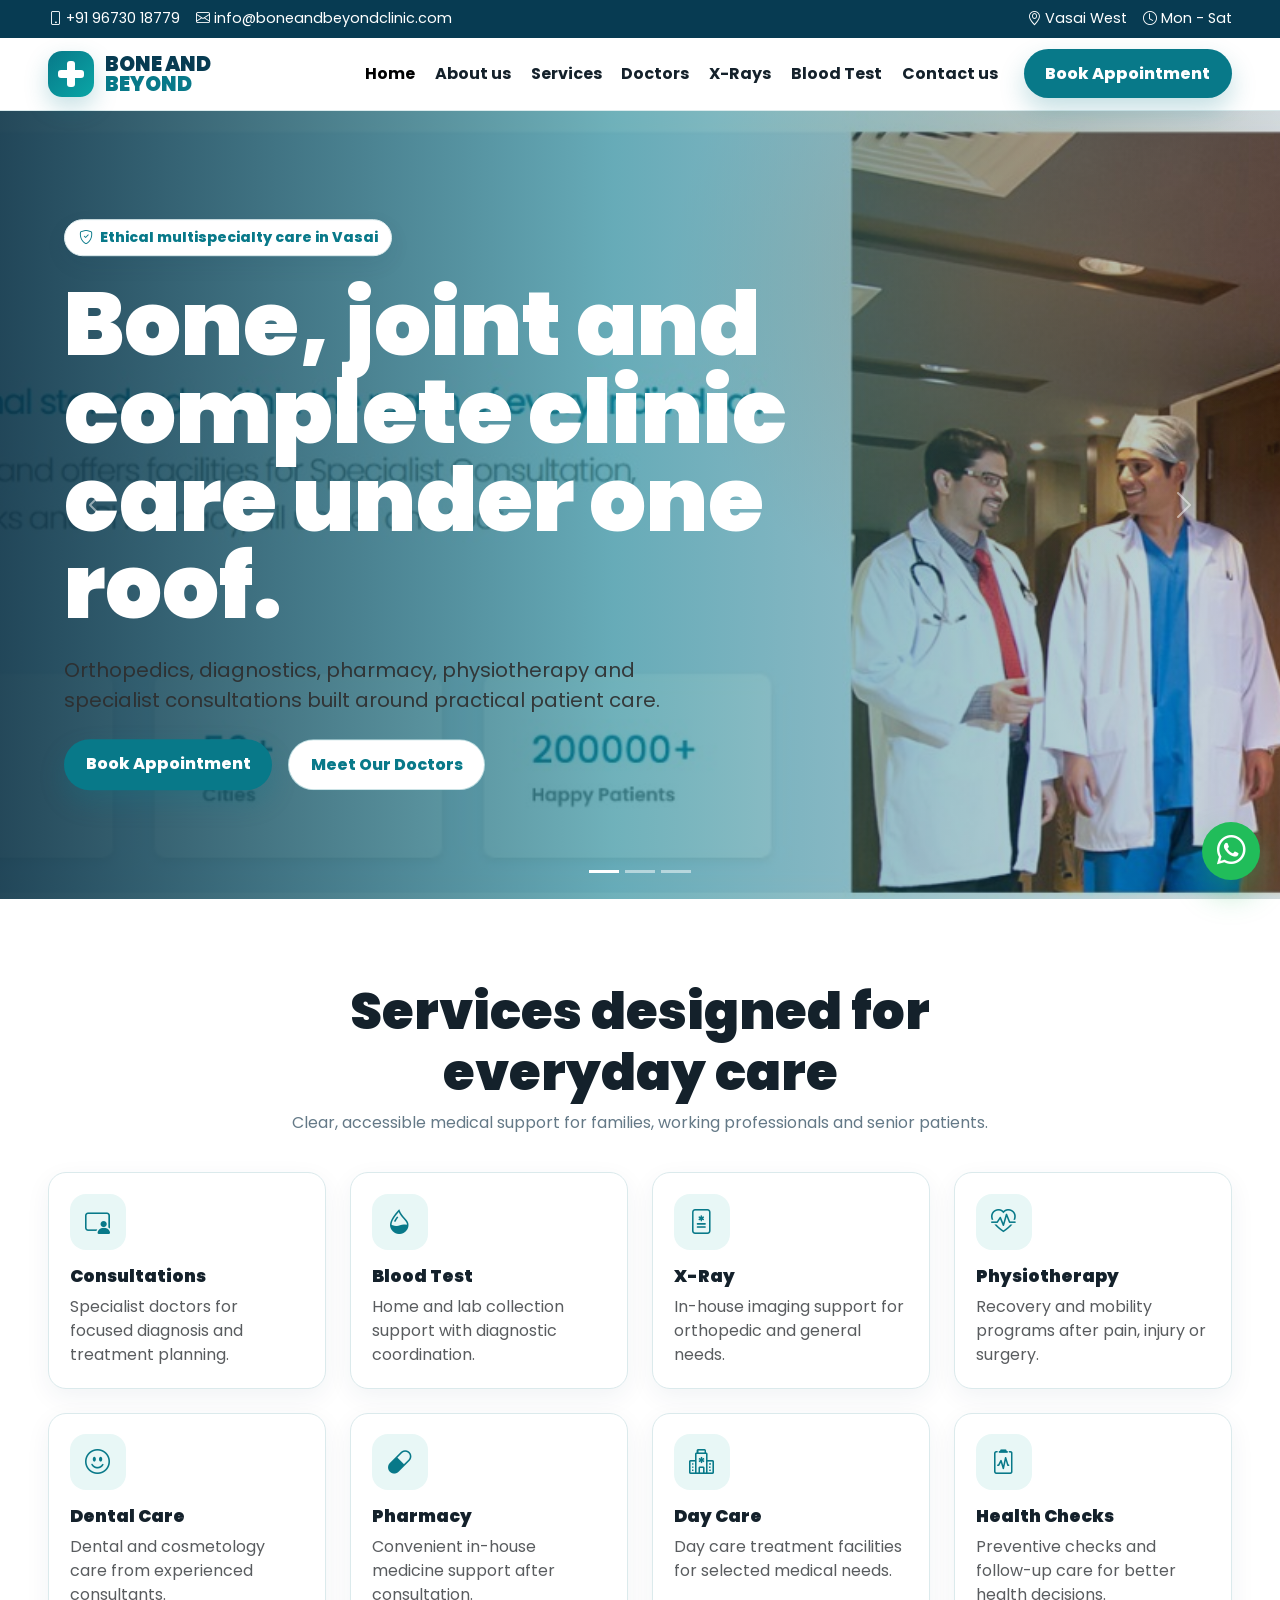
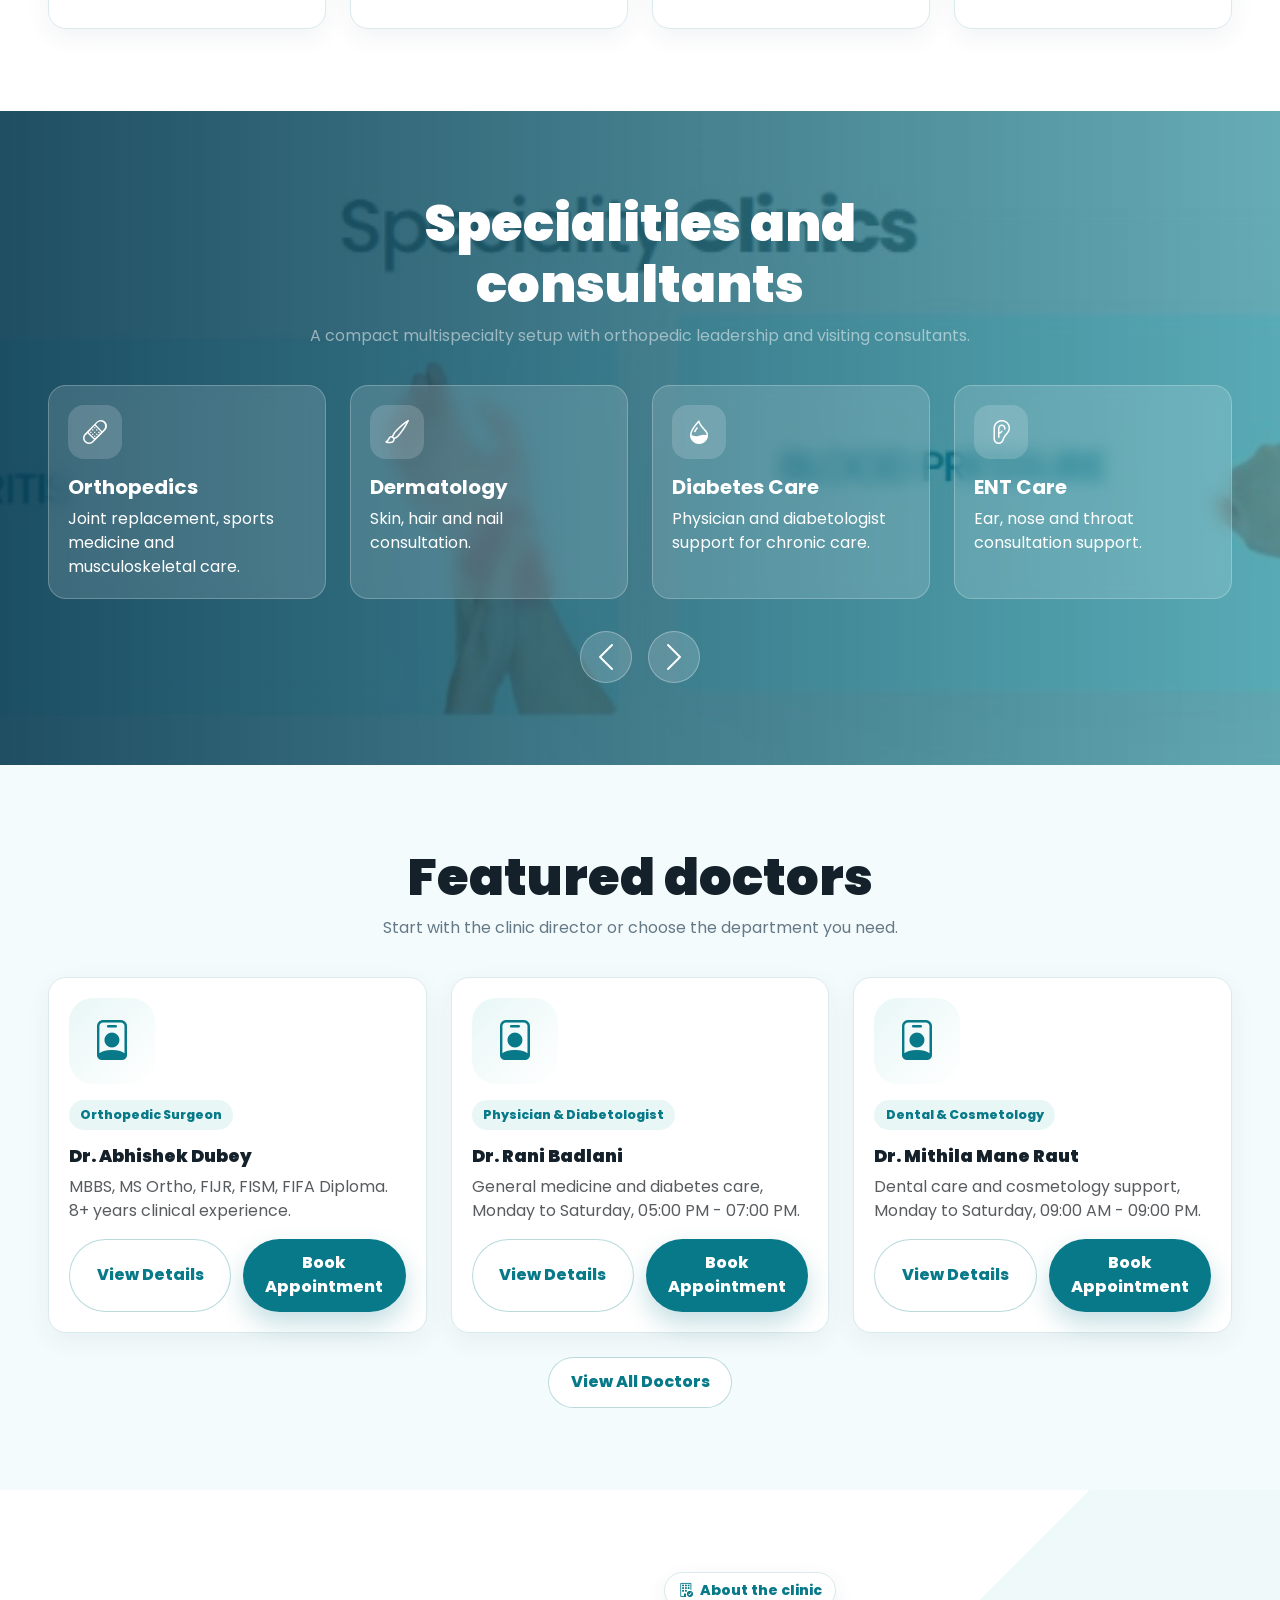
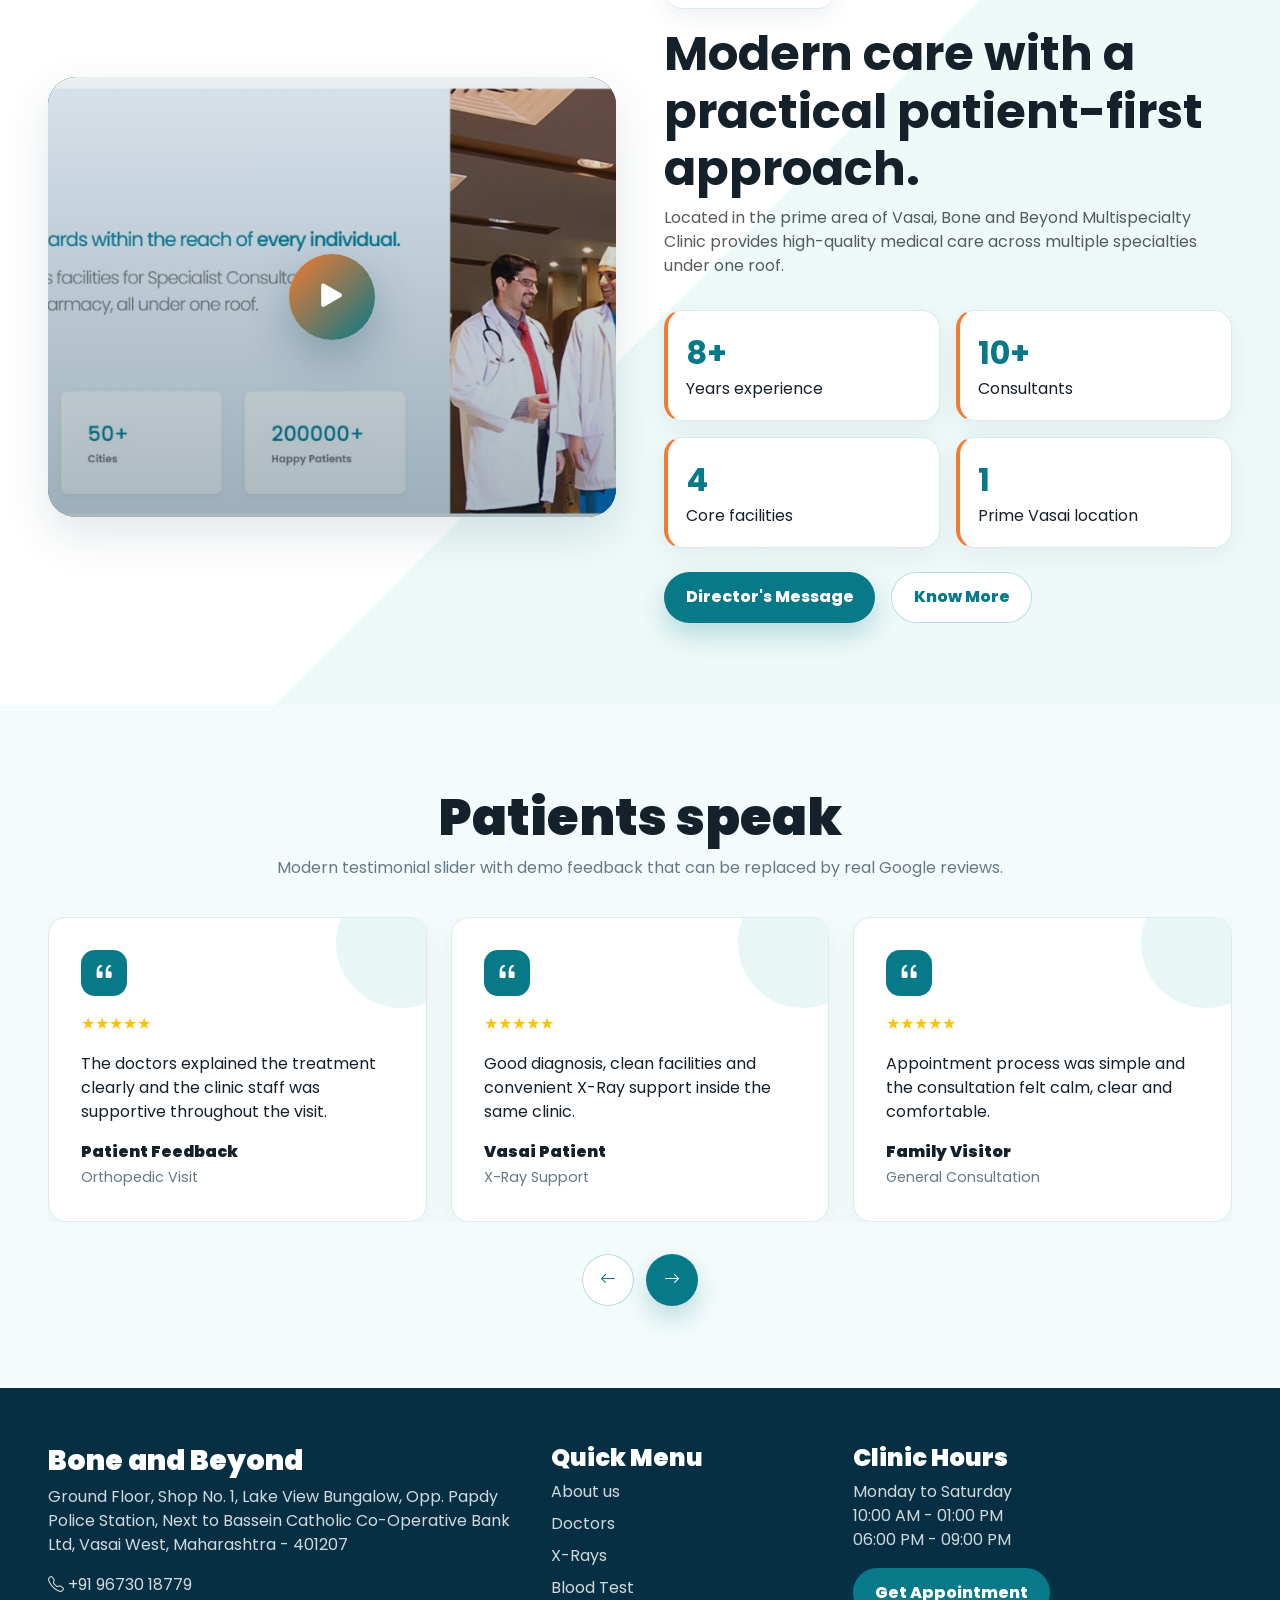
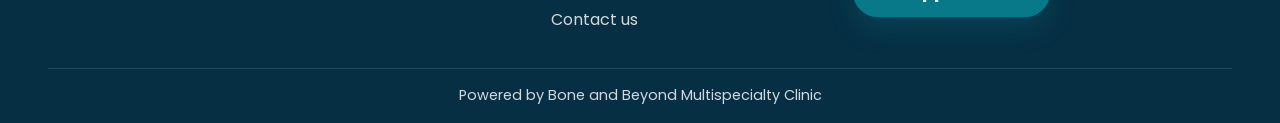
==== index.html @ f2051139 "first commit" ====
<!doctype html>
<html lang="en">
<head>
  <meta charset="utf-8">
  <meta name="viewport" content="width=device-width, initial-scale=1">
  <title>Bone and Beyond Multispecialty Clinic</title>
  <link href="https://cdn.jsdelivr.net/npm/bootstrap@5.3.3/dist/css/bootstrap.min.css" rel="stylesheet">
  <link href="https://cdn.jsdelivr.net/npm/bootstrap-icons@1.11.3/font/bootstrap-icons.css" rel="stylesheet">
  <link href="https://fonts.googleapis.com/css2?family=Poppins:wght@400;500;600;700;800;900&display=swap" rel="stylesheet">
  <link href="assets/css/style.css" rel="stylesheet">
</head>
<body>
  <div class="topbar py-2">
    <div class="container-fluid px-lg-5 d-flex flex-wrap justify-content-between gap-2">
      <div class="d-flex gap-3 flex-wrap justify-content-center"><a href="tel:+919673018779"><i class="bi bi-phone"></i> +91 96730 18779</a><a href="mailto:info@boneandbeyondclinic.com"><i class="bi bi-envelope"></i> info@boneandbeyondclinic.com</a></div>
      <div class="d-flex gap-3 justify-content-center"><span><i class="bi bi-geo-alt"></i> Vasai West</span><span><i class="bi bi-clock"></i> Mon - Sat</span></div>
    </div>
  </div>
  <nav class="navbar navbar-expand-lg sticky-top">
    <div class="container-fluid px-lg-5">
      <a class="navbar-brand brand" href="index.html"><span class="brand-icon"></span><span>BONE AND<span>BEYOND</span></span></a>
      <button class="navbar-toggler" type="button" data-bs-toggle="collapse" data-bs-target="#menu"><span class="navbar-toggler-icon"></span></button>
      <div class="collapse navbar-collapse" id="menu">
        <ul class="navbar-nav ms-auto align-items-lg-center">
          <li class="nav-item"><a class="nav-link" href="index.html">Home</a></li>
          <li class="nav-item"><a class="nav-link" href="about.html">About us</a></li>
          <li class="nav-item"><a class="nav-link" href="services.html">Services</a></li>
          <li class="nav-item"><a class="nav-link" href="doctors.html">Doctors</a></li>
          <li class="nav-item"><a class="nav-link" href="xray.html">X-Rays</a></li>
          <li class="nav-item"><a class="nav-link" href="blood-test.html">Blood Test</a></li>
          <li class="nav-item"><a class="nav-link" href="contact.html">Contact us</a></li>
          <li class="nav-item ms-lg-3 mt-2 mt-lg-0"><a class="btn btn-main" href="contact.html">Book Appointment</a></li>
        </ul>
      </div>
    </div>
  </nav>

  <header id="homeCarousel" class="carousel slide hero-carousel" data-bs-ride="carousel" data-bs-interval="5200">
    <div class="carousel-indicators">
      <button type="button" data-bs-target="#homeCarousel" data-bs-slide-to="0" class="active" aria-current="true" aria-label="Slide 1"></button>
      <button type="button" data-bs-target="#homeCarousel" data-bs-slide-to="1" aria-label="Slide 2"></button>
      <button type="button" data-bs-target="#homeCarousel" data-bs-slide-to="2" aria-label="Slide 3"></button>
    </div>
    <div class="carousel-inner">
      <div class="carousel-item active">
        <img src="assets/images/clinic-care.jpeg" class="d-block w-100" alt="Multispecialty clinic care">
        <div class="carousel-caption hero-caption">
          <span class="eyebrow"><i class="bi bi-shield-check"></i> Ethical multispecialty care in Vasai</span>
          <h1 class="my-4">Bone, joint and complete clinic care under one roof.</h1>
          <p class="hero-lead">Orthopedics, diagnostics, pharmacy, physiotherapy and specialist consultations built around practical patient care.</p>
          <div class="d-flex flex-wrap gap-3 mt-4"><a class="btn btn-main" href="contact.html">Book Appointment</a><a class="btn btn-soft" href="doctors.html">Meet Our Doctors</a></div>
        </div>
      </div>
      <div class="carousel-item">
        <img src="assets/images/services-wide.jpeg" class="d-block w-100" alt="Clinic services">
        <div class="carousel-caption hero-caption">
          <span class="eyebrow"><i class="bi bi-hospital"></i> Complete care support</span>
          <h1 class="my-4">Consultation, tests and recovery services in one place.</h1>
          <p class="hero-lead">A modern clinic experience for families needing X-Ray, blood tests, dental care, health checks and physiotherapy.</p>
          <div class="d-flex flex-wrap gap-3 mt-4"><a class="btn btn-main" href="services.html">Explore Services</a><a class="btn btn-soft" href="blood-test.html">Blood Test</a></div>
        </div>
      </div>
      <div class="carousel-item">
        <img src="assets/images/doctors-wide.jpeg" class="d-block w-100" alt="Doctor consultation">
        <div class="carousel-caption hero-caption">
          <span class="eyebrow"><i class="bi bi-person-badge"></i> Specialist consultants</span>
          <h1 class="my-4">Experienced doctors with clear treatment guidance.</h1>
          <p class="hero-lead">Led by Dr. Abhishek Dubey with visiting consultants across dermatology, ENT, diabetes, surgery, dental and physiotherapy.</p>
          <div class="d-flex flex-wrap gap-3 mt-4"><a class="btn btn-main" href="doctor-detail.html">View Director Profile</a><a class="btn btn-soft" href="contact.html">Contact Clinic</a></div>
        </div>
      </div>
    </div>
    <button class="carousel-control-prev" type="button" data-bs-target="#homeCarousel" data-bs-slide="prev"><span class="carousel-control-prev-icon" aria-hidden="true"></span><span class="visually-hidden">Previous</span></button>
    <button class="carousel-control-next" type="button" data-bs-target="#homeCarousel" data-bs-slide="next"><span class="carousel-control-next-icon" aria-hidden="true"></span><span class="visually-hidden">Next</span></button>
  </header>

  <main>
    <section class="section">
      <div class="container-fluid px-lg-5">
        <div class="section-head reveal"><h2>Services designed for everyday care</h2><p>Clear, accessible medical support for families, working professionals and senior patients.</p></div>
        <div class="row g-4">
          <div class="col-sm-6 col-lg-3 reveal"><a class="service-card d-block" href="consultations.html"><div class="icon-box"><i class="bi bi-person-video3"></i></div><h3>Consultations</h3><p class="mb-0 text-muted">Specialist doctors for focused diagnosis and treatment planning.</p></a></div>
          <div class="col-sm-6 col-lg-3 reveal"><a class="service-card d-block" href="blood-test.html"><div class="icon-box"><i class="bi bi-droplet-half"></i></div><h3>Blood Test</h3><p class="mb-0 text-muted">Home and lab collection support with diagnostic coordination.</p></a></div>
          <div class="col-sm-6 col-lg-3 reveal"><a class="service-card d-block" href="xray.html"><div class="icon-box"><i class="bi bi-file-medical"></i></div><h3>X-Ray</h3><p class="mb-0 text-muted">In-house imaging support for orthopedic and general needs.</p></a></div>
          <div class="col-sm-6 col-lg-3 reveal"><a class="service-card d-block" href="physiotherapy.html"><div class="icon-box"><i class="bi bi-heart-pulse"></i></div><h3>Physiotherapy</h3><p class="mb-0 text-muted">Recovery and mobility programs after pain, injury or surgery.</p></a></div>
          <div class="col-sm-6 col-lg-3 reveal"><a class="service-card d-block" href="dental-care.html"><div class="icon-box"><i class="bi bi-emoji-smile"></i></div><h3>Dental Care</h3><p class="mb-0 text-muted">Dental and cosmetology care from experienced consultants.</p></a></div>
          <div class="col-sm-6 col-lg-3 reveal"><a class="service-card d-block" href="pharmacy.html"><div class="icon-box"><i class="bi bi-capsule"></i></div><h3>Pharmacy</h3><p class="mb-0 text-muted">Convenient in-house medicine support after consultation.</p></a></div>
          <div class="col-sm-6 col-lg-3 reveal"><a class="service-card d-block" href="day-care.html"><div class="icon-box"><i class="bi bi-hospital"></i></div><h3>Day Care</h3><p class="mb-0 text-muted">Day care treatment facilities for selected medical needs.</p></a></div>
          <div class="col-sm-6 col-lg-3 reveal"><a class="service-card d-block" href="health-checks.html"><div class="icon-box"><i class="bi bi-clipboard2-pulse"></i></div><h3>Health Checks</h3><p class="mb-0 text-muted">Preventive checks and follow-up care for better health decisions.</p></a></div>
        </div>
      </div>
    </section>

    <section class="section speciality-band">
      <div class="container-fluid px-lg-5">
        <div class="section-head reveal"><h2>Specialities and consultants</h2><p class="text-white-50">A compact multispecialty setup with orthopedic leadership and visiting consultants.</p></div>
        <div id="specialityCarousel" class="carousel slide reveal" data-bs-ride="carousel" data-bs-interval="4200">
          <div class="carousel-inner">
            <div class="carousel-item active">
              <div class="row g-4">
                <div class="col-md-6 col-xl-3"><div class="speciality-pill"><i class="bi bi-bandaid speciality-icon"></i><h3 class="h5 fw-bold">Orthopedics</h3><p class="mb-0">Joint replacement, sports medicine and musculoskeletal care.</p></div></div>
                <div class="col-md-6 col-xl-3"><div class="speciality-pill"><i class="bi bi-brush speciality-icon"></i><h3 class="h5 fw-bold">Dermatology</h3><p class="mb-0">Skin, hair and nail consultation.</p></div></div>
                <div class="col-md-6 col-xl-3"><div class="speciality-pill"><i class="bi bi-droplet-half speciality-icon"></i><h3 class="h5 fw-bold">Diabetes Care</h3><p class="mb-0">Physician and diabetologist support for chronic care.</p></div></div>
                <div class="col-md-6 col-xl-3"><div class="speciality-pill"><i class="bi bi-ear speciality-icon"></i><h3 class="h5 fw-bold">ENT Care</h3><p class="mb-0">Ear, nose and throat consultation support.</p></div></div>
              </div>
            </div>
            <div class="carousel-item">
              <div class="row g-4">
                <div class="col-md-6 col-xl-3"><div class="speciality-pill"><i class="bi bi-hospital speciality-icon"></i><h3 class="h5 fw-bold">General Surgery</h3><p class="mb-0">Surgical consultation and planned care guidance.</p></div></div>
                <div class="col-md-6 col-xl-3"><div class="speciality-pill"><i class="bi bi-stars speciality-icon"></i><h3 class="h5 fw-bold">Plastic Surgery</h3><p class="mb-0">Specialist cosmetic and reconstructive consultation.</p></div></div>
                <div class="col-md-6 col-xl-3"><div class="speciality-pill"><i class="bi bi-emoji-smile speciality-icon"></i><h3 class="h5 fw-bold">Dental Care</h3><p class="mb-0">Dental and cosmetology care for daily needs.</p></div></div>
                <div class="col-md-6 col-xl-3"><div class="speciality-pill"><i class="bi bi-heart-pulse speciality-icon"></i><h3 class="h5 fw-bold">Physiotherapy</h3><p class="mb-0">Pain relief, mobility and post-injury recovery.</p></div></div>
              </div>
            </div>
          </div>
          <div class="carousel-actions">
            <button class="carousel-control-prev" type="button" data-bs-target="#specialityCarousel" data-bs-slide="prev"><span class="carousel-control-prev-icon"></span></button>
            <button class="carousel-control-next" type="button" data-bs-target="#specialityCarousel" data-bs-slide="next"><span class="carousel-control-next-icon"></span></button>
          </div>
        </div>
      </div>
    </section>

    <section class="section section-soft">
      <div class="container-fluid px-lg-5">
        <div class="section-head reveal"><h2>Featured doctors</h2><p>Start with the clinic director or choose the department you need.</p></div>
        <div class="row g-4">
          <div class="col-md-6 col-xl-4 reveal"><article class="doctor-card"><div class="doctor-avatar"><i class="bi bi-person-badge"></i></div><span class="tag">Orthopedic Surgeon</span><h3 class="mt-3">Dr. Abhishek Dubey</h3><p class="text-muted">MBBS, MS Ortho, FIJR, FISM, FIFA Diploma. 8+ years clinical experience.</p><div class="doctor-actions"><a class="btn btn-soft" href="doctor-detail.html">View Details</a><a class="btn btn-main" href="contact.html">Book Appointment</a></div></article></div>
          <div class="col-md-6 col-xl-4 reveal"><article class="doctor-card"><div class="doctor-avatar"><i class="bi bi-person-badge"></i></div><span class="tag">Physician & Diabetologist</span><h3 class="mt-3">Dr. Rani Badlani</h3><p class="text-muted">General medicine and diabetes care, Monday to Saturday, 05:00 PM - 07:00 PM.</p><div class="doctor-actions"><a class="btn btn-soft" href="doctors.html">View Details</a><a class="btn btn-main" href="contact.html">Book Appointment</a></div></article></div>
          <div class="col-md-6 col-xl-4 reveal"><article class="doctor-card"><div class="doctor-avatar"><i class="bi bi-person-badge"></i></div><span class="tag">Dental & Cosmetology</span><h3 class="mt-3">Dr. Mithila Mane Raut</h3><p class="text-muted">Dental care and cosmetology support, Monday to Saturday, 09:00 AM - 09:00 PM.</p><div class="doctor-actions"><a class="btn btn-soft" href="doctors.html">View Details</a><a class="btn btn-main" href="contact.html">Book Appointment</a></div></article></div>
        </div>
        <div class="text-center mt-4 reveal"><a class="btn btn-soft" href="doctors.html">View All Doctors</a></div>
      </div>
    </section>

    <section class="section about-modern">
      <div class="container-fluid px-lg-5">
        <div class="row g-5 align-items-center">
          <div class="col-lg-6 reveal">
            <div class="video-card" data-video-card>
              <video class="about-video" src="assets/video/clinic-tour.mp4" poster="assets/images/clinic-care.jpeg" preload="metadata"></video>
              <button class="video-play" type="button" aria-label="Play clinic video"><i class="bi bi-play-fill"></i></button>
            </div>
          </div>
          <div class="col-lg-6 reveal">
            <span class="eyebrow"><i class="bi bi-building-check"></i> About the clinic</span>
            <h2 class="display-5 fw-bold mt-3">Modern care with a practical patient-first approach.</h2>
            <p class="text-muted">Located in the prime area of Vasai, Bone and Beyond Multispecialty Clinic provides high-quality medical care across multiple specialties under one roof.</p>
            <!-- <div class="director-note">
              <div class="director-avatar"><i class="bi bi-person-badge"></i></div>
              <div>
                <strong>Dr. Abhishek Dubey</strong>
                <span>Director, Orthopedic Surgeon</span>
              </div>
            </div> -->
            
            <div class="row g-3 mt-3">
              <div class="col-sm-6"><div class="feature-card stat"><strong>8+</strong>Years experience</div></div>
              <div class="col-sm-6"><div class="feature-card stat"><strong>10+</strong>Consultants</div></div>
              <div class="col-sm-6"><div class="feature-card stat"><strong>4</strong>Core facilities</div></div>
              <div class="col-sm-6"><div class="feature-card stat"><strong>1</strong>Prime Vasai location</div></div>
            </div>

            <div class="d-flex flex-wrap gap-3 mt-4">
              <button class="btn btn-main" type="button" data-bs-toggle="modal" data-bs-target="#directorMessageModal">Director's Message</button>
              <a class="btn btn-soft" href="about.html">Know More</a>
            </div>
          </div>
        </div>
      </div>
    </section>

    <div class="modal fade" id="directorMessageModal" tabindex="-1" aria-labelledby="directorMessageTitle" aria-hidden="true">
      <div class="modal-dialog modal-dialog-centered modal-lg">
        <div class="modal-content director-modal">
          <div class="modal-header border-0">
            <div>
              <span class="eyebrow"><i class="bi bi-chat-heart"></i> Director's Message</span>
              <h2 class="modal-title h3 fw-bold mt-2" id="directorMessageTitle">Dr. Abhishek Dubey</h2>
            </div>
            <button type="button" class="btn-close" data-bs-dismiss="modal" aria-label="Close"></button>
          </div>
          <div class="modal-body pt-0">
            <p class="fw-semibold">MBBS, MS Ortho, FIJR, FISM, FIFA Diploma (Sports Medicine)</p>
            <p class="text-muted">At Bone and Beyond, our mission is to deliver advanced and ethical healthcare with a patient-first approach. With over 8 years of clinical experience, we aim to provide accurate diagnosis, effective treatment and long-term care for all bone, joint and musculoskeletal conditions.</p>
            <div class="row g-3 mt-2">
              <div class="col-md-4"><div class="modal-stat"><strong>Accurate</strong><span>Diagnosis</span></div></div>
              <div class="col-md-4"><div class="modal-stat"><strong>Ethical</strong><span>Treatment</span></div></div>
              <div class="col-md-4"><div class="modal-stat"><strong>Long-term</strong><span>Care</span></div></div>
            </div>
          </div>
          <div class="modal-footer border-0">
            <a class="btn btn-main" href="contact.html">Book Appointment</a>
          </div>
        </div>
      </div>
    </div>

    <section class="section section-soft">
      <div class="container-fluid px-lg-5">
        <div class="section-head reveal"><h2>Patients speak</h2><p>Modern testimonial slider with demo feedback that can be replaced by real Google reviews.</p></div>
        <div id="patientCarousel" class="carousel slide reveal" data-bs-ride="carousel" data-bs-interval="4600">
          <div class="carousel-inner">
            <div class="carousel-item active">
              <div class="row g-4">
                <div class="col-lg-4"><div class="testimonial-card testimonial-modern h-100"><div class="quote-mark"><i class="bi bi-quote"></i></div><div class="text-warning mb-3">★★★★★</div><p>The doctors explained the treatment clearly and the clinic staff was supportive throughout the visit.</p><strong>Patient Feedback</strong><span>Orthopedic Visit</span></div></div>
                <div class="col-lg-4"><div class="testimonial-card testimonial-modern h-100"><div class="quote-mark"><i class="bi bi-quote"></i></div><div class="text-warning mb-3">★★★★★</div><p>Good diagnosis, clean facilities and convenient X-Ray support inside the same clinic.</p><strong>Vasai Patient</strong><span>X-Ray Support</span></div></div>
                <div class="col-lg-4"><div class="testimonial-card testimonial-modern h-100"><div class="quote-mark"><i class="bi bi-quote"></i></div><div class="text-warning mb-3">★★★★★</div><p>Appointment process was simple and the consultation felt calm, clear and comfortable.</p><strong>Family Visitor</strong><span>General Consultation</span></div></div>
              </div>
            </div>
            <div class="carousel-item">
              <div class="row g-4">
                <div class="col-lg-4"><div class="testimonial-card testimonial-modern h-100"><div class="quote-mark"><i class="bi bi-quote"></i></div><div class="text-warning mb-3">★★★★★</div><p>Physiotherapy advice was practical and helped us understand the recovery steps.</p><strong>Recovery Patient</strong><span>Physiotherapy</span></div></div>
                <div class="col-lg-4"><div class="testimonial-card testimonial-modern h-100"><div class="quote-mark"><i class="bi bi-quote"></i></div><div class="text-warning mb-3">★★★★★</div><p>The blood test coordination was quick and the team kept the process easy.</p><strong>Local Resident</strong><span>Diagnostics</span></div></div>
                <div class="col-lg-4"><div class="testimonial-card testimonial-modern h-100"><div class="quote-mark"><i class="bi bi-quote"></i></div><div class="text-warning mb-3">★★★★★</div><p>Helpful doctors, polite staff and a convenient location in Vasai West.</p><strong>Clinic Visitor</strong><span>Family Care</span></div></div>
              </div>
            </div>
          </div>
          <div class="testimonial-controls">
            <button class="btn btn-soft" type="button" data-bs-target="#patientCarousel" data-bs-slide="prev"><i class="bi bi-arrow-left"></i></button>
            <button class="btn btn-main" type="button" data-bs-target="#patientCarousel" data-bs-slide="next"><i class="bi bi-arrow-right"></i></button>
          </div>
        </div>
      </div>
    </section>
  </main>

  <footer class="footer">
    <div class="container-fluid px-lg-5">
      <div class="row g-4">
        <div class="col-lg-5"><h3>Bone and Beyond</h3><p>Ground Floor, Shop No. 1, Lake View Bungalow, Opp. Papdy Police Station, Next to Bassein Catholic Co-Operative Bank Ltd, Vasai West, Maharashtra - 401207</p><p><i class="bi bi-telephone"></i> +91 96730 18779</p></div>
        <div class="col-lg-3"><h4>Quick Menu</h4><div class="d-grid gap-2"><a href="about.html">About us</a><a href="doctors.html">Doctors</a><a href="xray.html">X-Rays</a><a href="blood-test.html">Blood Test</a><a href="contact.html">Contact us</a></div></div>
        <div class="col-lg-4"><h4>Clinic Hours</h4><p>Monday to Saturday<br>10:00 AM - 01:00 PM<br>06:00 PM - 09:00 PM</p><a class="btn btn-main" href="contact.html">Get Appointment</a></div>
      </div>
      <div class="footer-bottom">Powered by Bone and Beyond Multispecialty Clinic</div>
    </div>
  </footer>
  <a class="whatsapp" href="https://wa.me/919673018779" aria-label="WhatsApp"><i class="bi bi-whatsapp"></i></a>
  <script src="https://cdn.jsdelivr.net/npm/bootstrap@5.3.3/dist/js/bootstrap.bundle.min.js"></script>
  <script src="assets/js/main.js"></script>
</body>
</html>
---- assets/css/style.css ----
:root {
  --primary: #087989;
  --primary-dark: #073b52;
  --accent: #f47a30;
  --mint: #e8f7f6;
  --sky: #f4fbfc;
  --text: #14212b;
  --muted: #647987;
  --line: #dbeaec;
  --shadow: 0 18px 45px rgba(7, 59, 82, .12);
}

* {
  box-sizing: border-box;
}

html {
  scroll-behavior: smooth;
}

body {
  margin: 0;
  color: var(--text);
  font-family: "Poppins", Arial, sans-serif;
  background: #fff;
}

a {
  color: inherit;
  text-decoration: none;
}

.topbar {
  background: var(--primary-dark);
  color: #fff;
  font-size: .9rem;
}

.topbar a {
  color: #fff;
}

.navbar {
  background: rgba(255, 255, 255, .96);
  border-bottom: 1px solid var(--line);
  backdrop-filter: blur(16px);
}

.brand {
  display: inline-flex;
  align-items: center;
  gap: .7rem;
  color: var(--primary-dark);
  font-weight: 900;
  line-height: 1;
}

.brand-icon {
  width: 46px;
  height: 46px;
  border-radius: 14px;
  background: linear-gradient(135deg, var(--primary), #0aa6a6);
  position: relative;
  box-shadow: 0 10px 25px rgba(8, 121, 137, .24);
}

.brand-icon::before,
.brand-icon::after {
  content: "";
  position: absolute;
  background: #fff;
  border-radius: 3px;
  left: 50%;
  top: 50%;
  transform: translate(-50%, -50%);
}

.brand-icon::before {
  width: 26px;
  height: 8px;
}

.brand-icon::after {
  width: 8px;
  height: 26px;
}

.brand span span {
  display: block;
  color: var(--primary);
}

.nav-link {
  color: var(--text);
  font-weight: 700;
  margin: 0 .12rem;
}

.nav-link:hover,
.nav-link.active {
  color: var(--primary);
}

.btn-main {
  border: 0;
  border-radius: 999px;
  background: var(--primary);
  color: #fff;
  font-weight: 800;
  padding: .78rem 1.35rem;
  box-shadow: 0 12px 26px rgba(8, 121, 137, .24);
  transition: .25s ease;
}

.btn-main:hover {
  background: var(--primary-dark);
  color: #fff;
  transform: translateY(-2px);
}

.btn-soft {
  border: 1px solid rgba(8, 121, 137, .28);
  border-radius: 999px;
  color: var(--primary);
  background: #fff;
  font-weight: 800;
  padding: .78rem 1.35rem;
}

.btn-soft:hover {
  background: var(--mint);
  color: var(--primary-dark);
}

.hero-carousel {
  width: 100%;
  background: var(--primary-dark);
}

.hero-carousel .carousel-item {
  min-height: calc(100vh - 112px);
  position: relative;
}

.hero-carousel .carousel-item::before {
  content: "";
  position: absolute;
  inset: 0;
  z-index: 1;
  background:
    linear-gradient(90deg, rgba(6, 47, 67, .88), rgba(8, 121, 137, .58) 48%, rgba(6, 47, 67, .18)),
    radial-gradient(circle at 78% 22%, rgba(244, 122, 48, .28), transparent 28%);
}

.hero-carousel img {
  width: 100%;
  min-height: calc(100vh - 112px);
  height: calc(100vh - 112px);
  object-fit: cover;
}

.hero-caption {
  left: clamp(1rem, 5vw, 4rem);
  right: auto;
  bottom: auto;
  top: 50%;
  z-index: 2;
  transform: translateY(-50%);
  max-width: 760px;
  text-align: left;
  color: #fff;
}

.eyebrow {
  display: inline-flex;
  align-items: center;
  gap: .45rem;
  background: #fff;
  color: var(--primary);
  border: 1px solid var(--line);
  border-radius: 999px;
  padding: .45rem .85rem;
  font-weight: 800;
  font-size: .88rem;
  box-shadow: 0 8px 22px rgba(7, 59, 82, .07);
}

h1,
.page-hero h1 {
  font-size: clamp(2.5rem, 7vw, 5.9rem);
  line-height: .98;
  font-weight: 900;
  letter-spacing: 0;
}

.hero-lead {
  max-width: 650px;
  color: rgba(45, 44, 44, 0.9);
  font-size: clamp(1rem, 2vw, 1.25rem);
}

.section {
  padding: 82px 0;
}

.section-soft {
  background: var(--sky);
}

.section-head {
  max-width: 740px;
  margin: 0 auto 2.3rem;
  text-align: center;
}

.section-head h2 {
  font-weight: 900;
  font-size: clamp(2rem, 4vw, 3.4rem);
}

.section-head p {
  color: var(--muted);
}

.service-card,
.doctor-card,
.feature-card,
.contact-card,
.page-card,
.testimonial-card {
  background: #fff;
  border: 1px solid var(--line);
  border-radius: 18px;
  box-shadow: 0 8px 26px rgba(7, 59, 82, .06);
  transition: transform .25s ease, box-shadow .25s ease, border-color .25s ease;
}

.service-card:hover,
.doctor-card:hover,
.feature-card:hover,
.testimonial-card:hover {
  transform: translateY(-7px);
  border-color: rgba(8, 121, 137, .32);
  box-shadow: var(--shadow);
}

.service-card {
  height: 100%;
  padding: 1.3rem;
}

.icon-box {
  width: 56px;
  height: 56px;
  display: grid;
  place-items: center;
  border-radius: 16px;
  background: var(--mint);
  color: var(--primary);
  font-size: 1.55rem;
  margin-bottom: 1rem;
}

.service-card h3,
.doctor-card h3 {
  font-size: 1.08rem;
  font-weight: 900;
}

.speciality-band {
  background:
    linear-gradient(90deg, rgba(7, 59, 82, .90), rgba(8, 121, 137, .62)),
    url("../images/specialities.jpeg") center/cover no-repeat;
  color: #fff;
}

.speciality-pill {
  background: rgba(255, 255, 255, .14);
  border: 1px solid rgba(255, 255, 255, .24);
  border-radius: 18px;
  padding: 1.2rem;
  height: 100%;
  backdrop-filter: blur(8px);
}

.speciality-icon {
  width: 54px;
  height: 54px;
  display: grid;
  place-items: center;
  border-radius: 16px;
  background: rgba(255, 255, 255, .16);
  color: #fff;
  font-size: 1.5rem;
  margin-bottom: 1rem;
}

.carousel-actions {
  display: flex;
  justify-content: center;
  gap: 1rem;
  margin-top: 2rem;
}

.carousel-actions .carousel-control-prev,
.carousel-actions .carousel-control-next {
  position: static;
  width: 52px;
  height: 52px;
  border-radius: 50%;
  border: 1px solid rgba(255, 255, 255, .3);
  background: rgba(255, 255, 255, .16);
  opacity: 1;
}

.doctor-card {
  height: 100%;
  padding: 1.25rem;
}

.doctor-avatar {
  width: 86px;
  height: 86px;
  border-radius: 24px;
  display: grid;
  place-items: center;
  background: linear-gradient(135deg, var(--mint), #fff);
  color: var(--primary);
  font-size: 2.5rem;
  margin-bottom: 1rem;
}

.tag {
  display: inline-flex;
  border-radius: 999px;
  background: var(--mint);
  color: var(--primary);
  font-weight: 800;
  font-size: .78rem;
  padding: .35rem .7rem;
}

.doctor-actions {
  display: grid;
  grid-template-columns: 1fr 1fr;
  gap: .75rem;
}

.doctor-actions .btn {
  display: inline-flex;
  align-items: center;
  justify-content: center;
  min-height: 46px;
  padding-left: .8rem;
  padding-right: .8rem;
}

.about-image {
  min-height: 440px;
  border-radius: 28px;
  background: url("../images/clinic-care.jpeg") center/cover no-repeat;
  box-shadow: var(--shadow);
}

.about-modern {
  position: relative;
  overflow: hidden;
  background:
    linear-gradient(135deg, #fff 0%, #fff 52%, rgba(232, 247, 246, .75) 52%),
    radial-gradient(circle at 8% 12%, rgba(244, 122, 48, .12), transparent 30%);
}

.director-note {
  display: flex;
  align-items: center;
  gap: 1rem;
  max-width: 430px;
  margin-top: 1.4rem;
  padding: 1rem;
  border: 1px solid var(--line);
  border-radius: 18px;
  background: rgba(255, 255, 255, .82);
  box-shadow: 0 12px 30px rgba(7, 59, 82, .08);
}

.director-avatar {
  width: 58px;
  height: 58px;
  display: grid;
  place-items: center;
  flex: 0 0 58px;
  border-radius: 18px;
  color: #fff;
  background: linear-gradient(135deg, var(--primary), var(--accent));
  font-size: 1.8rem;
}

.director-note strong,
.director-note span {
  display: block;
}

.director-note span {
  color: var(--muted);
  font-size: .9rem;
}

.director-modal {
  border: 0;
  border-radius: 24px;
  overflow: hidden;
  box-shadow: var(--shadow);
}

.director-modal .modal-header,
.director-modal .modal-body,
.director-modal .modal-footer {
  padding-left: clamp(1.25rem, 4vw, 2rem);
  padding-right: clamp(1.25rem, 4vw, 2rem);
}

.modal-stat {
  height: 100%;
  padding: 1rem;
  border-radius: 16px;
  background: var(--mint);
}

.modal-stat strong,
.modal-stat span {
  display: block;
}

.modal-stat strong {
  color: var(--primary-dark);
  font-size: 1.1rem;
}

.modal-stat span {
  color: var(--muted);
}

.video-card {
  position: relative;
  min-height: 440px;
  border-radius: 28px;
  overflow: hidden;
  background: var(--primary-dark);
  box-shadow: var(--shadow);
  isolation: isolate;
}

.video-card::after {
  content: "";
  position: absolute;
  inset: 0;
  background: linear-gradient(180deg, rgba(6, 47, 67, .08), rgba(6, 47, 67, .34));
  pointer-events: none;
}

.video-card.playing::after,
.video-card.playing .video-play {
  display: none;
}

.about-video {
  width: 100%;
  height: 440px;
  display: block;
  object-fit: cover;
}

.video-play {
  position: absolute;
  left: 50%;
  top: 50%;
  z-index: 2;
  transform: translate(-50%, -50%);
  width: 86px;
  height: 86px;
  border: 0;
  border-radius: 50%;
  display: grid;
  place-items: center;
  color: #fff;
  background: linear-gradient(135deg, var(--accent), var(--primary));
  font-size: 2.6rem;
  box-shadow: 0 18px 45px rgba(7, 59, 82, .28);
  transition: .25s ease;
}

.video-play:hover {
  transform: translate(-50%, -50%) scale(1.06);
}

.stat {
  padding: 1.15rem;
  border-left: 4px solid var(--accent);
}

.stat strong {
  display: block;
  color: var(--primary);
  font-size: 2rem;
}

.page-hero {
  background: linear-gradient(135deg, var(--mint), #fff);
  padding: 72px 0;
}

.page-card {
  padding: clamp(1.25rem, 4vw, 2.5rem);
}

.profile-card {
  background: linear-gradient(135deg, #fff, var(--mint));
}

.profile-art {
  min-height: 360px;
  border-radius: 24px;
  display: grid;
  place-items: center;
  background: #fff;
  color: var(--primary);
  font-size: 8rem;
  box-shadow: var(--shadow);
}

.accordion-item {
  border: 1px solid var(--line);
  border-radius: 16px !important;
  overflow: hidden;
  margin-bottom: 1rem;
  box-shadow: 0 8px 22px rgba(7, 59, 82, .06);
}

.accordion-button {
  font-weight: 900;
  font-size: 1.05rem;
}

.accordion-button:not(.collapsed) {
  background: var(--mint);
  color: var(--primary-dark);
}

.table-card {
  border-radius: 18px;
  overflow: hidden;
  border: 1px solid var(--line);
  box-shadow: var(--shadow);
}

.table-card th {
  background: var(--primary-dark);
  color: #fff;
}

.table-card td,
.table-card th {
  padding: 1rem 1.2rem;
}

.form-control,
.form-select {
  border-radius: 14px;
  border-color: var(--line);
  padding: .86rem 1rem;
}

.form-control:focus,
.form-select:focus {
  border-color: var(--primary);
  box-shadow: 0 0 0 .2rem rgba(8, 121, 137, .13);
}

.map-box {
  min-height: 300px;
  display: grid;
  place-items: center;
  text-align: center;
  border-radius: 18px;
  border: 1px solid var(--line);
  background:
    linear-gradient(rgba(255,255,255,.65), rgba(255,255,255,.65)),
    repeating-linear-gradient(45deg, #e6f4f6, #e6f4f6 16px, #f7fcfd 16px, #f7fcfd 32px);
}

.testimonial-modern {
  position: relative;
  padding: 2rem;
  overflow: hidden;
}

.testimonial-modern::before {
  content: "";
  position: absolute;
  width: 130px;
  height: 130px;
  right: -40px;
  top: -40px;
  border-radius: 50%;
  background: var(--mint);
}

.testimonial-modern p,
.testimonial-modern strong,
.testimonial-modern span,
.testimonial-modern .text-warning,
.testimonial-modern .quote-mark {
  position: relative;
  z-index: 1;
}

.testimonial-modern strong {
  display: block;
  font-weight: 900;
}

.testimonial-modern span {
  display: block;
  color: var(--muted);
  font-size: .9rem;
  margin-top: .2rem;
}

.quote-mark {
  width: 46px;
  height: 46px;
  display: grid;
  place-items: center;
  border-radius: 14px;
  background: var(--primary);
  color: #fff;
  margin-bottom: 1rem;
  font-size: 1.5rem;
}

.testimonial-controls {
  display: flex;
  justify-content: center;
  gap: .8rem;
  margin-top: 2rem;
}

.testimonial-controls .btn {
  width: 52px;
  height: 52px;
  padding: 0;
  display: inline-grid;
  place-items: center;
}

.footer {
  background: #062f43;
  color: rgba(255, 255, 255, .82);
  padding: 56px 0 0;
}

.footer h3,
.footer h4 {
  color: #fff;
  font-weight: 900;
}

.footer a:hover {
  color: #fff;
  text-decoration: underline;
}

.footer-bottom {
  border-top: 1px solid rgba(255,255,255,.12);
  margin-top: 36px;
  padding: 1rem 0;
  text-align: center;
  font-size: .9rem;
}

.whatsapp {
  position: fixed;
  right: 20px;
  bottom: 20px;
  width: 58px;
  height: 58px;
  z-index: 20;
  display: grid;
  place-items: center;
  border-radius: 50%;
  background: #21bd5a;
  color: #fff;
  font-size: 1.8rem;
  box-shadow: 0 14px 30px rgba(33, 189, 90, .35);
}

.reveal {
  opacity: 0;
  transform: translateY(18px);
  transition: opacity .55s ease, transform .55s ease;
}

.reveal.visible {
  opacity: 1;
  transform: translateY(0);
}

@media (max-width: 991px) {
  .hero-carousel .carousel-item,
  .hero-carousel img {
    min-height: 640px;
    height: 640px;
  }
}

@media (max-width: 767px) {
  .topbar {
    text-align: center;
  }

  .navbar .container {
    padding-left: 1rem;
    padding-right: 1rem;
  }

  .brand-icon {
    width: 40px;
    height: 40px;
  }

  .page-hero {
    padding: 46px 0;
  }

  h1,
  .page-hero h1 {
    font-size: 2.45rem;
  }

  .section {
    padding: 54px 0;
  }

  .hero-carousel .carousel-item,
  .hero-carousel img {
    min-height: 620px;
    height: 620px;
  }

  .hero-caption {
    left: 1rem;
    right: 1rem;
    width: auto;
  }

  .about-image,
  .profile-art,
  .video-card {
    min-height: 260px;
  }

  .about-video {
    height: 280px;
  }

  .profile-art {
    font-size: 5rem;
  }

  .doctor-actions {
    grid-template-columns: 1fr;
  }
}
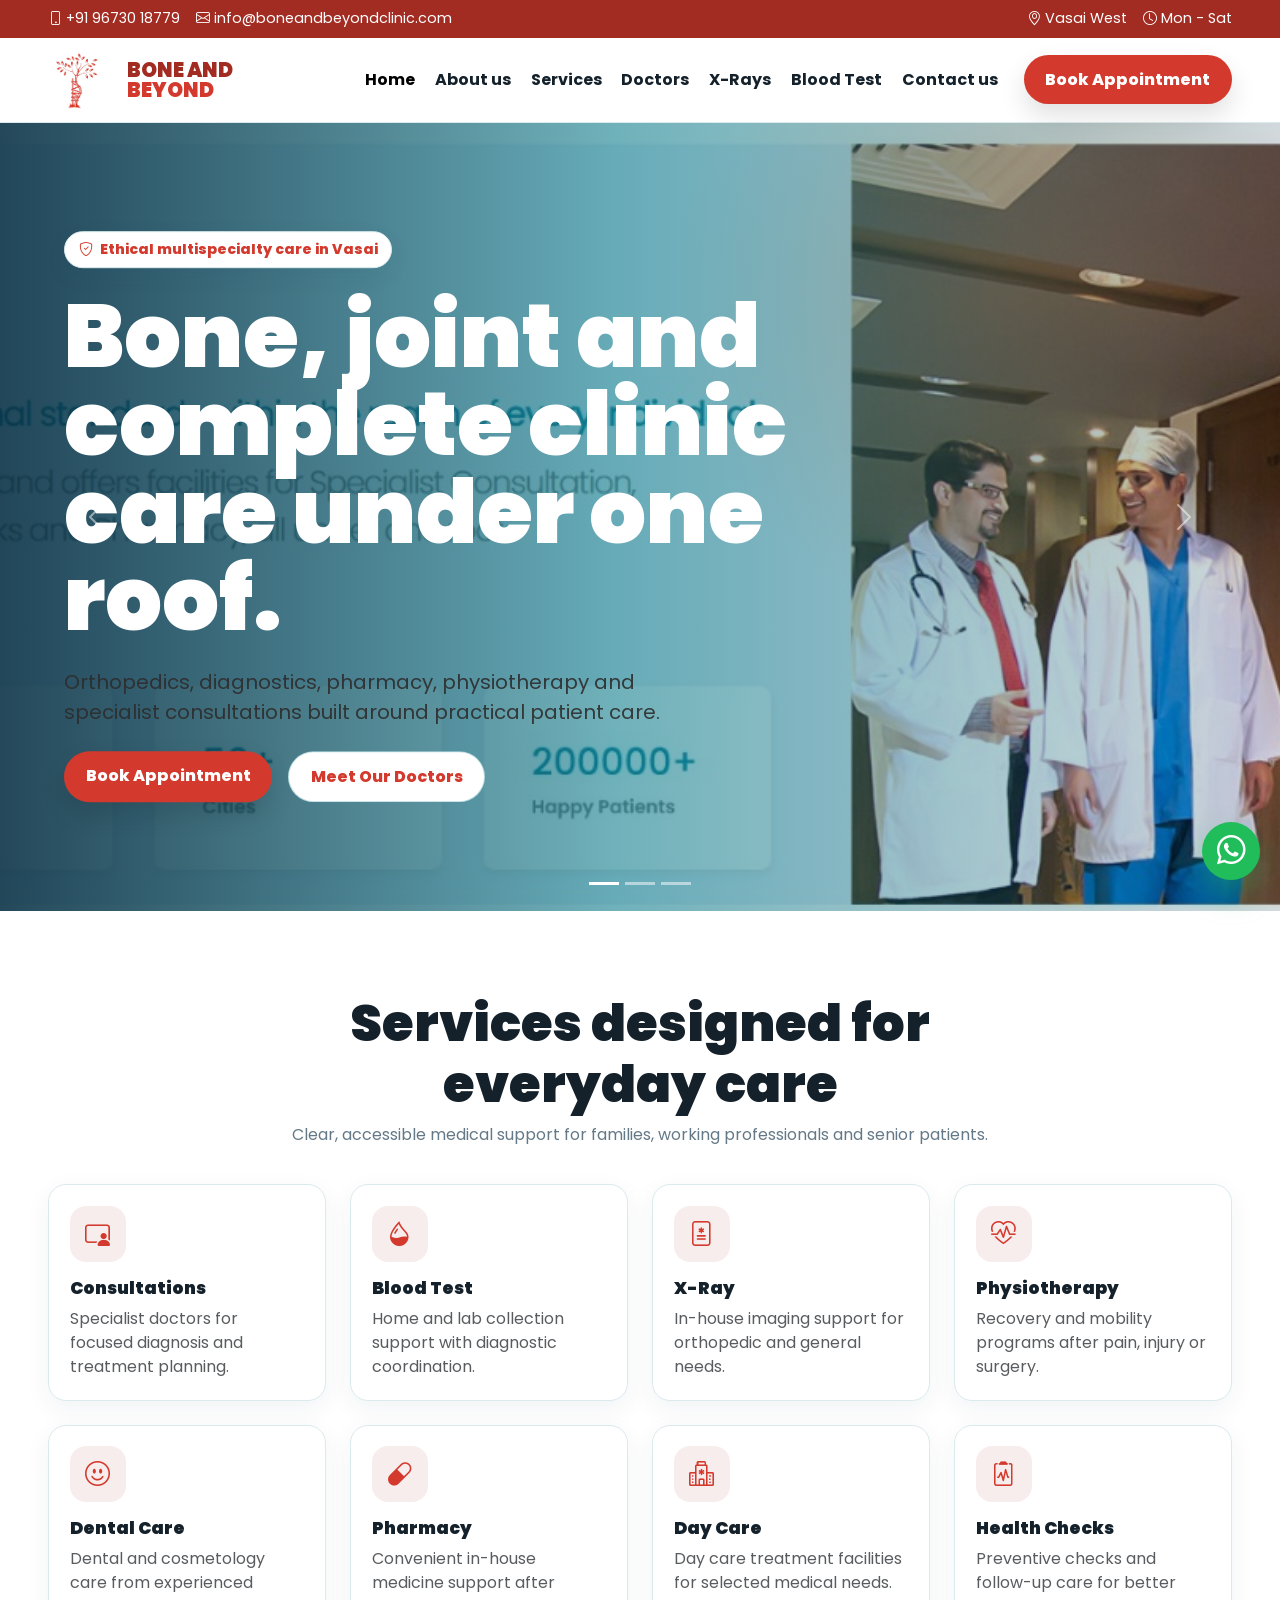
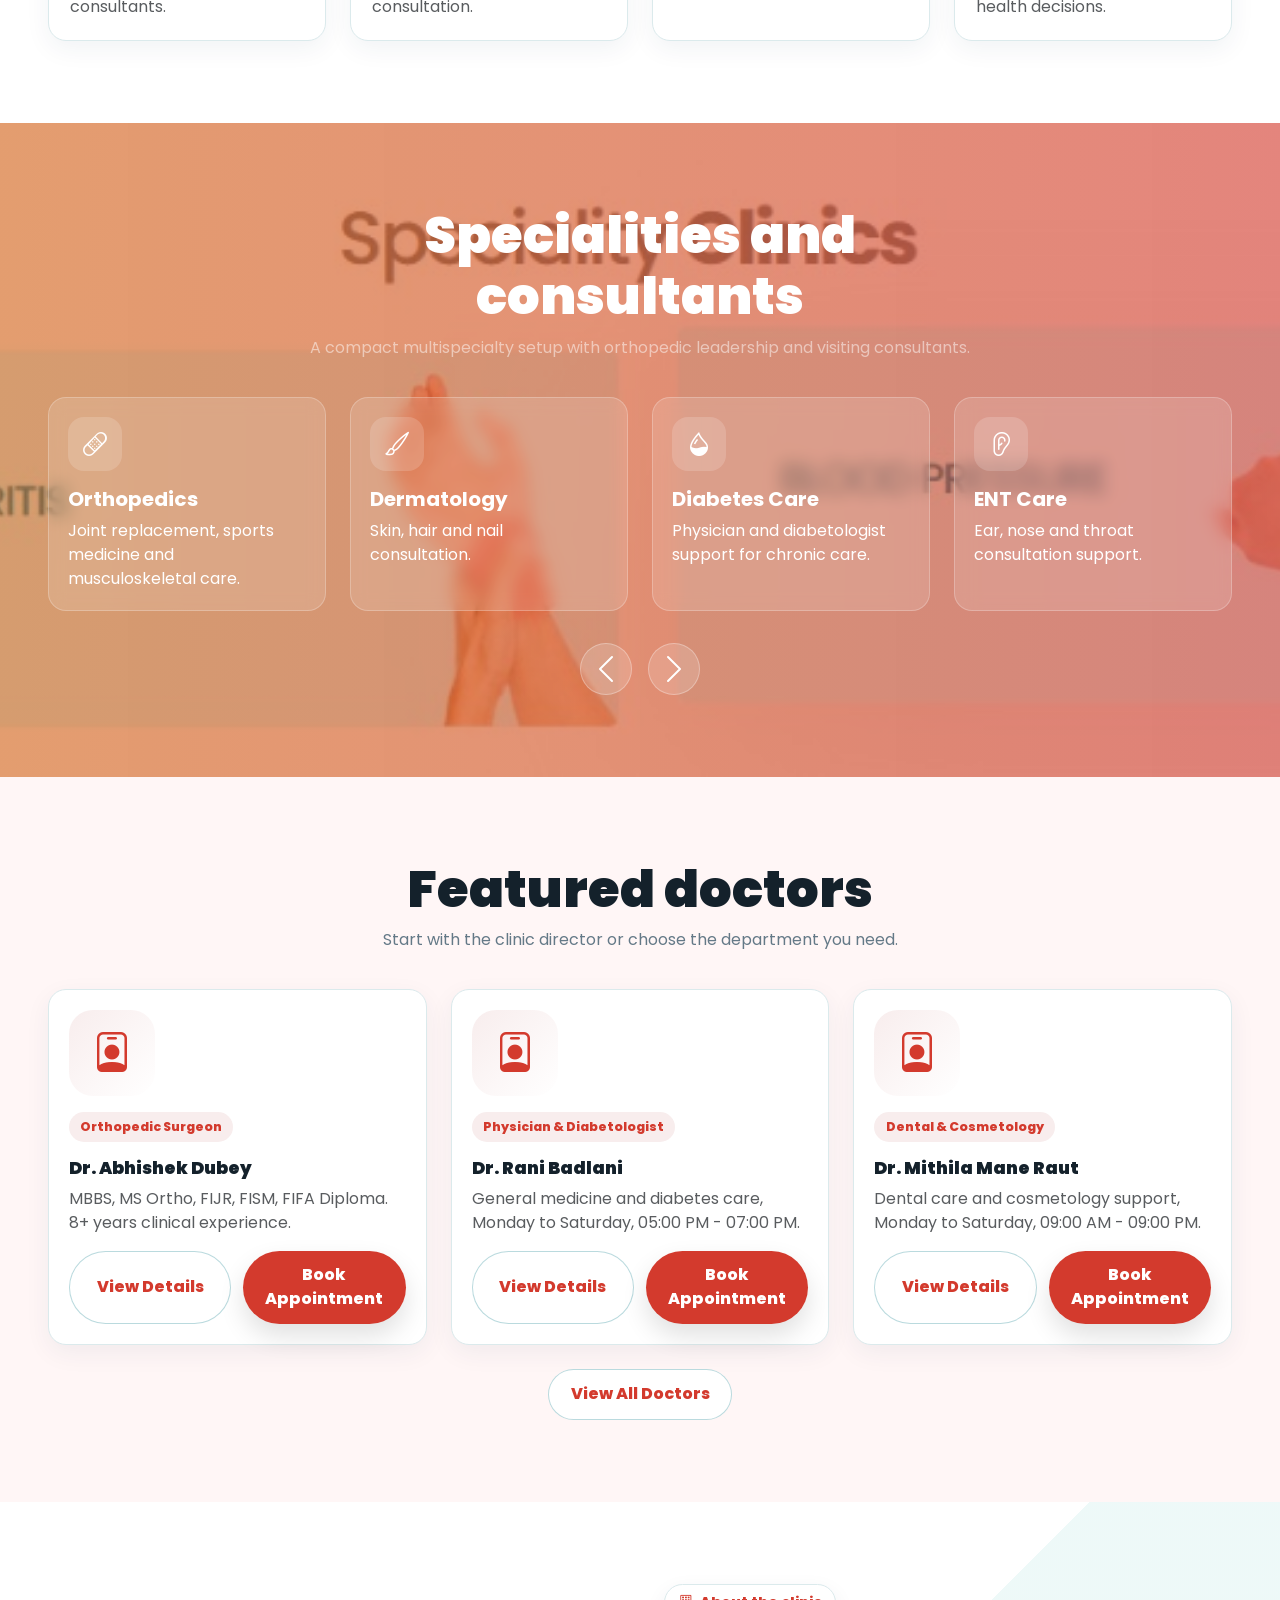
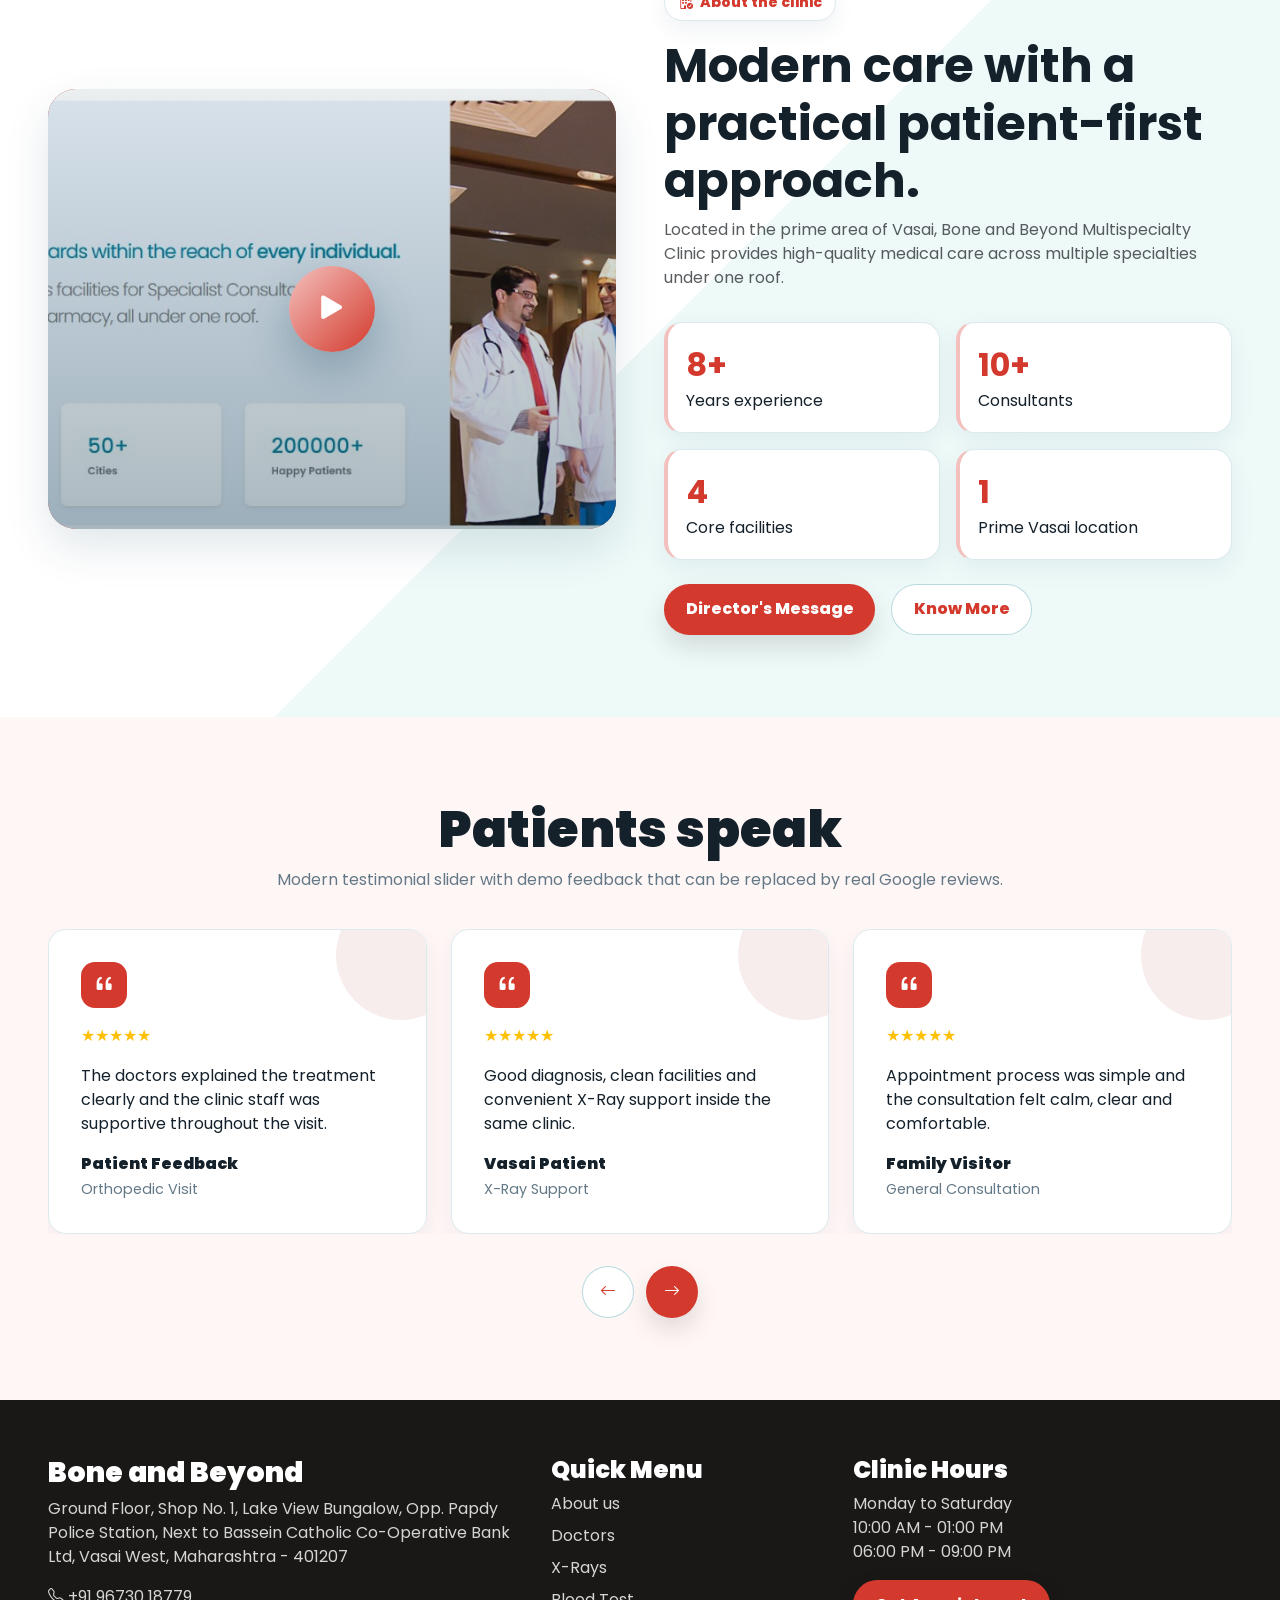
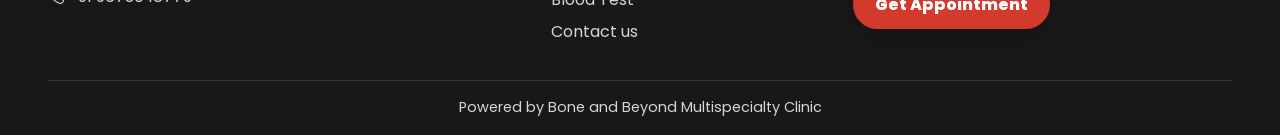
==== commit fe6a73ef: "logo and theme color change according to logo" ====
--- a/index.html
+++ b/index.html
@@ -8,6 +8,7 @@
   <link href="https://cdn.jsdelivr.net/npm/bootstrap-icons@1.11.3/font/bootstrap-icons.css" rel="stylesheet">
   <link href="https://fonts.googleapis.com/css2?family=Poppins:wght@400;500;600;700;800;900&display=swap" rel="stylesheet">
   <link href="assets/css/style.css" rel="stylesheet">
+  <link rel="icon" href="assets/images/doneAndBeyond_logo.png">
 </head>
 <body>
   <div class="topbar py-2">
@@ -18,7 +19,7 @@
   </div>
   <nav class="navbar navbar-expand-lg sticky-top">
     <div class="container-fluid px-lg-5">
-      <a class="navbar-brand brand" href="index.html"><span class="brand-icon"></span><span>BONE AND<span>BEYOND</span></span></a>
+      <a class="navbar-brand brand" href="index.html"><img src="assets/images/doneAndBeyond_logo.png" class="brand-img" alt="Bone and Beyond logo"><span>BONE AND<span>BEYOND</span></span></a>
       <button class="navbar-toggler" type="button" data-bs-toggle="collapse" data-bs-target="#menu"><span class="navbar-toggler-icon"></span></button>
       <div class="collapse navbar-collapse" id="menu">
         <ul class="navbar-nav ms-auto align-items-lg-center">
--- a/assets/css/style.css
+++ b/assets/css/style.css
@@ -1,9 +1,9 @@
 :root {
-  --primary: #087989;
-  --primary-dark: #073b52;
-  --accent: #f47a30;
-  --mint: #e8f7f6;
-  --sky: #f4fbfc;
+  --primary: #D33A2D;
+  --primary-dark: #A22B22;
+  --accent: #F4C0BD;
+  --mint: #F8EDED;
+  --sky: #FFF6F6;
   --text: #14212b;
   --muted: #647987;
   --line: #dbeaec;
@@ -59,7 +59,7 @@
   width: 46px;
   height: 46px;
   border-radius: 14px;
-  background: linear-gradient(135deg, var(--primary), #0aa6a6);
+  background: linear-gradient(135deg, var(--primary), var(--primary-dark));
   position: relative;
   box-shadow: 0 10px 25px rgba(8, 121, 137, .24);
 }
@@ -90,6 +90,13 @@
   color: var(--primary);
 }
 
+.brand-img {
+  width: 58px;
+  height: 58px;
+  object-fit: contain;
+  margin-right: .6rem;
+}
+
 .nav-link {
   color: var(--text);
   font-weight: 700;
@@ -108,7 +115,7 @@
   color: #fff;
   font-weight: 800;
   padding: .78rem 1.35rem;
-  box-shadow: 0 12px 26px rgba(8, 121, 137, .24);
+  box-shadow: 0 12px 26px rgba(0, 0, 0, .12);
   transition: .25s ease;
 }
 
@@ -269,7 +276,7 @@
 
 .speciality-band {
   background:
-    linear-gradient(90deg, rgba(7, 59, 82, .90), rgba(8, 121, 137, .62)),
+    linear-gradient(90deg, rgba(209, 92, 15, 0.6), rgba(211, 58, 45, 0.62)),
     url("../images/specialities.jpeg") center/cover no-repeat;
   color: #fff;
 }
@@ -654,7 +661,7 @@
 }
 
 .footer {
-  background: #062f43;
+  background: #191817;
   color: rgba(255, 255, 255, .82);
   padding: 56px 0 0;
 }
